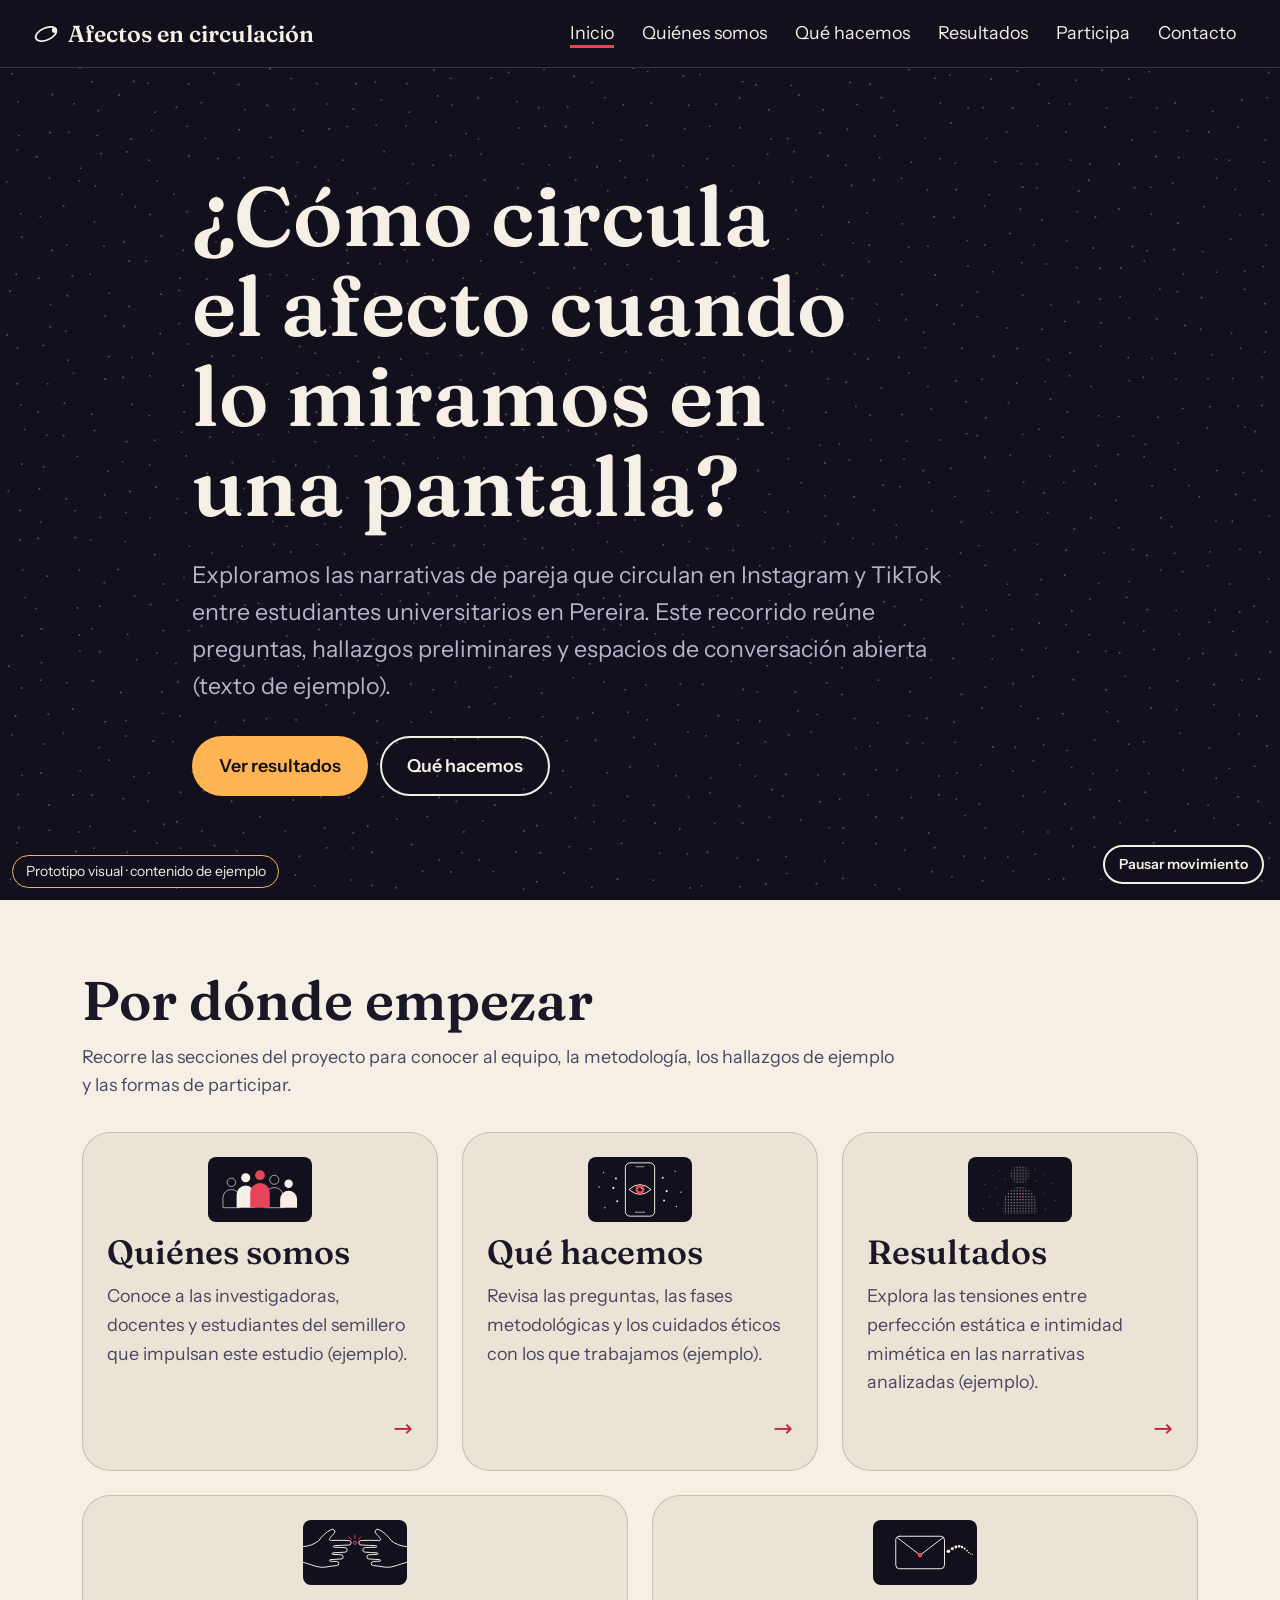
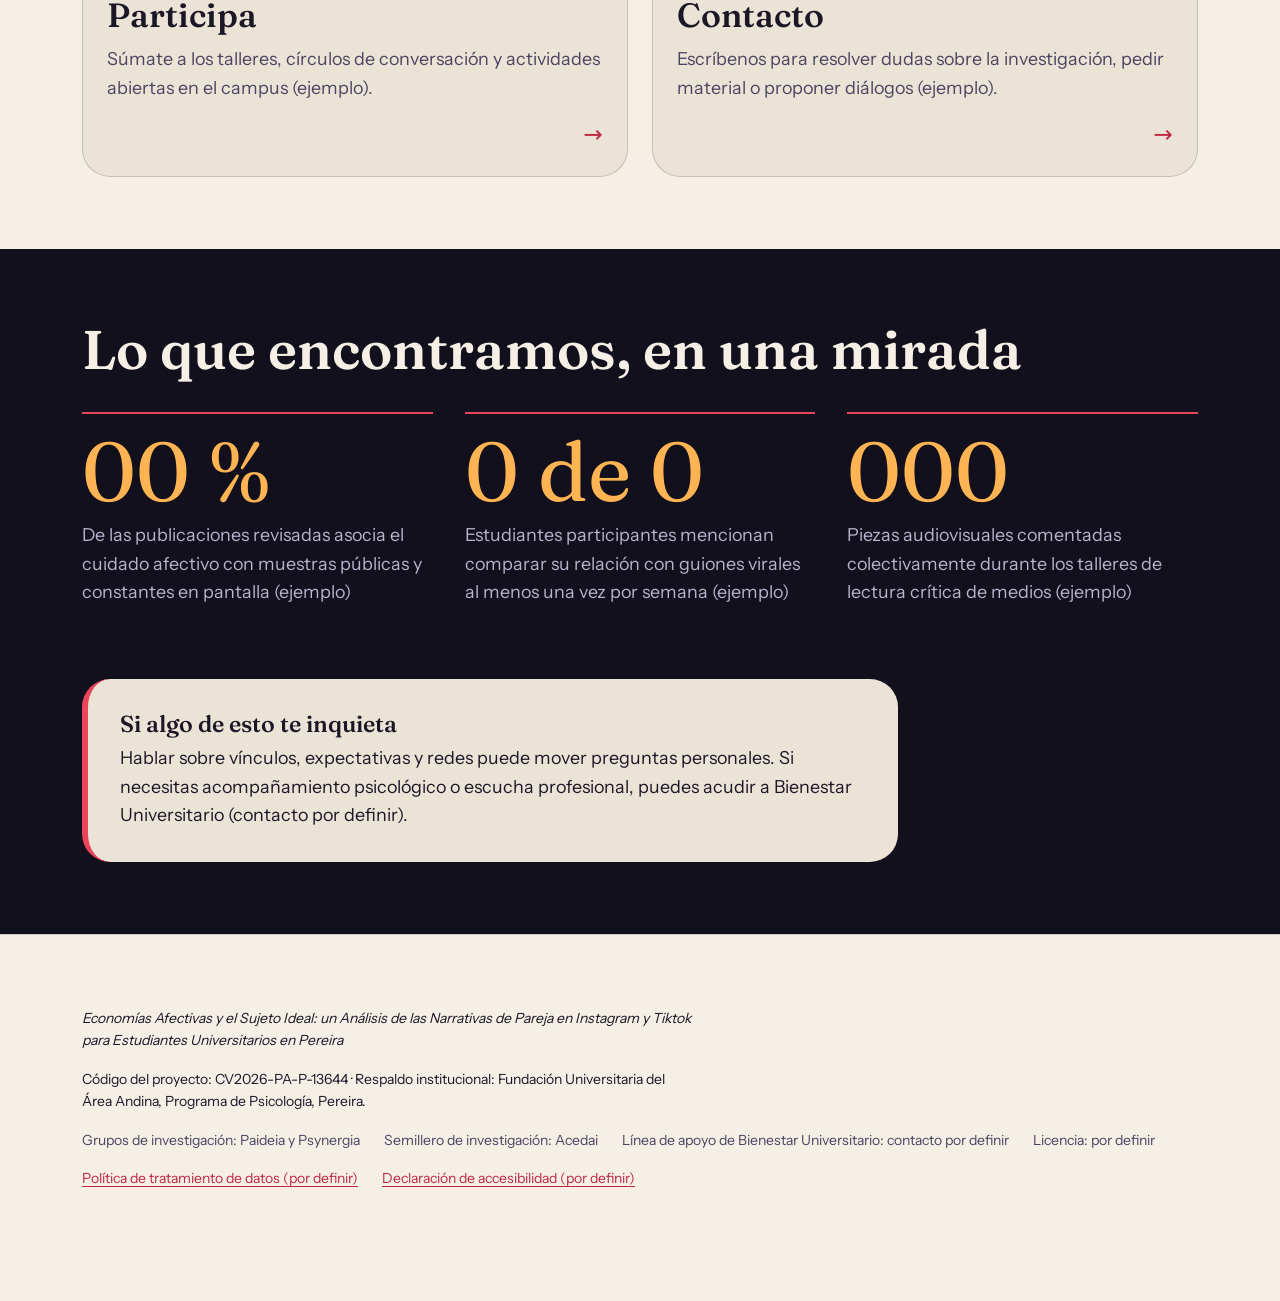
==== index.html @ 324a2869 "Prototipo visual de Afectos en circulación para publicar en GitHub Pages Co-Authored-By: Claude Sonn" ====
<!doctype html>
<html lang="es-CO">
<head>
  <meta charset="utf-8">
  <meta name="viewport" content="width=device-width, initial-scale=1">
  <title>Afectos en circulación · Prototipo</title>
  <meta name="description" content="Prototipo visual de divulgación sobre economías afectivas y narrativas de pareja en Instagram y TikTok entre estudiantes universitarios en Pereira.">
  <link rel="stylesheet" href="css/tokens.css">
  <link rel="stylesheet" href="css/base.css">
  <link rel="stylesheet" href="css/sitio.css">
  <link rel="stylesheet" href="css/inicio.css">
  <script src="js/particulas.js" defer></script>
  <script src="js/particulas-control.js" defer></script>
  <script src="js/particulas-ui.js" defer></script>
  <script src="js/nav.js" defer></script>
  <script src="js/tarjetas.js" defer></script>
</head>
<body>
  <canvas class="campo-fijo" data-particulas data-fijo aria-hidden="true"></canvas>
  <a class="saltar-contenido" href="#contenido">Saltar al contenido</a>
  <div class="banda-ejemplo">Prototipo visual · contenido de ejemplo</div>
  <button class="boton boton--secundario boton--chico boton-pausa" type="button" data-pausa aria-pressed="false">Pausar movimiento</button>

  <header class="cabecera tema-tinta">
    <a class="logo" href="index.html">
      <svg width="28" height="28" viewBox="0 0 28 28" aria-hidden="true" focusable="false">
        <ellipse cx="14" cy="14" rx="11" ry="6" fill="none" stroke="currentColor" stroke-width="1.75" transform="rotate(-24 14 14)" />
        <circle cx="22.5" cy="10.2" r="2.6" fill="currentColor" />
      </svg>
      <span>Afectos en circulación</span>
    </a>
    <nav class="nav" aria-label="Principal">
      <button class="nav__alternar" type="button" aria-expanded="false" aria-controls="nav-lista">Menú</button>
      <ul id="nav-lista" class="nav__lista">
        <li><a href="index.html" aria-current="page">Inicio</a></li>
        <li><a href="quienes-somos.html">Quiénes somos</a></li>
        <li><a href="que-hacemos.html">Qué hacemos</a></li>
        <li><a href="resultados.html">Resultados</a></li>
        <li><a href="participa.html">Participa</a></li>
        <li><a href="contacto.html">Contacto</a></li>
      </ul>
    </nav>
  </header>

  <main id="contenido">
    <section class="hero tema-tinta">
      <div class="hero__contenido contenedor">
        <h1>¿Cómo circula el afecto cuando lo miramos en una pantalla?</h1>
        <p class="hero__lead">Exploramos las narrativas de pareja que circulan en Instagram y TikTok entre estudiantes universitarios en Pereira. Este recorrido reúne preguntas, hallazgos preliminares y espacios de conversación abierta (texto de ejemplo).</p>
        <div class="hero__acciones">
          <a class="boton" href="resultados.html">Ver resultados</a>
          <a class="boton boton--secundario" href="que-hacemos.html">Qué hacemos</a>
        </div>
      </div>
    </section>

    <section class="tarjetas tema-papel" aria-labelledby="t-tarjetas">
      <div class="contenedor">
        <h2 id="t-tarjetas">Por dónde empezar</h2>
        <p>Recorre las secciones del proyecto para conocer al equipo, la metodología, los hallazgos de ejemplo y las formas de participar.</p>
        <ul class="tarjetas__lista">
          <li>
            <a class="tarjeta" href="quienes-somos.html">
              <img class="tarjeta__ilustracion" src="assets/img/ilustracion-quienes-somos.svg" alt="" width="320" height="200">
              <h3 class="tarjeta__titulo">Quiénes somos</h3>
              <p class="tarjeta__texto">Conoce a las investigadoras, docentes y estudiantes del semillero que impulsan este estudio (ejemplo).</p>
              <span class="tarjeta__flecha" aria-hidden="true">→</span>
            </a>
          </li>
          <li>
            <a class="tarjeta" href="que-hacemos.html">
              <img class="tarjeta__ilustracion" src="assets/img/ilustracion-que-hacemos.svg" alt="" width="320" height="200">
              <h3 class="tarjeta__titulo">Qué hacemos</h3>
              <p class="tarjeta__texto">Revisa las preguntas, las fases metodológicas y los cuidados éticos con los que trabajamos (ejemplo).</p>
              <span class="tarjeta__flecha" aria-hidden="true">→</span>
            </a>
          </li>
          <li>
            <a class="tarjeta" href="resultados.html">
              <img class="tarjeta__ilustracion" src="assets/img/ilustracion-resultados.svg" alt="" width="320" height="200">
              <h3 class="tarjeta__titulo">Resultados</h3>
              <p class="tarjeta__texto">Explora las tensiones entre perfección estática e intimidad mimética en las narrativas analizadas (ejemplo).</p>
              <span class="tarjeta__flecha" aria-hidden="true">→</span>
            </a>
          </li>
          <li>
            <a class="tarjeta" href="participa.html">
              <img class="tarjeta__ilustracion" src="assets/img/ilustracion-participa.svg" alt="" width="320" height="200">
              <h3 class="tarjeta__titulo">Participa</h3>
              <p class="tarjeta__texto">Súmate a los talleres, círculos de conversación y actividades abiertas en el campus (ejemplo).</p>
              <span class="tarjeta__flecha" aria-hidden="true">→</span>
            </a>
          </li>
          <li>
            <a class="tarjeta" href="contacto.html">
              <img class="tarjeta__ilustracion" src="assets/img/ilustracion-contacto.svg" alt="" width="320" height="200">
              <h3 class="tarjeta__titulo">Contacto</h3>
              <p class="tarjeta__texto">Escríbenos para resolver dudas sobre la investigación, pedir material o proponer diálogos (ejemplo).</p>
              <span class="tarjeta__flecha" aria-hidden="true">→</span>
            </a>
          </li>
        </ul>
      </div>
    </section>

    <section class="datos tema-tinta" aria-labelledby="t-datos">
      <div class="contenedor">
        <h2 id="t-datos">Lo que encontramos, en una mirada</h2>
        <ul class="datos__lista">
          <li class="dato">
            <p class="dato__cifra">00 %</p>
            <p class="dato__texto">De las publicaciones revisadas asocia el cuidado afectivo con muestras públicas y constantes en pantalla (ejemplo)</p>
          </li>
          <li class="dato">
            <p class="dato__cifra">0 de 0</p>
            <p class="dato__texto">Estudiantes participantes mencionan comparar su relación con guiones virales al menos una vez por semana (ejemplo)</p>
          </li>
          <li class="dato">
            <p class="dato__cifra">000</p>
            <p class="dato__texto">Piezas audiovisuales comentadas colectivamente durante los talleres de lectura crítica de medios (ejemplo)</p>
          </li>
        </ul>
        <aside class="apoyo tema-papel">
          <h3>Si algo de esto te inquieta</h3>
          <p>Hablar sobre vínculos, expectativas y redes puede mover preguntas personales. Si necesitas acompañamiento psicológico o escucha profesional, puedes acudir a Bienestar Universitario (contacto por definir).</p>
        </aside>
      </div>
    </section>
  </main>

  <footer class="pie tema-papel">
    <div class="contenedor">
      <p><em>Economías Afectivas y el Sujeto Ideal: un Análisis de las Narrativas de Pareja en Instagram y Tiktok para Estudiantes Universitarios en Pereira</em></p>
      <p>Código del proyecto: CV2026-PA-P-13644 · Respaldo institucional: Fundación Universitaria del Área Andina, Programa de Psicología, Pereira.</p>
      <ul class="pie__lista">
        <li>Grupos de investigación: Paideia y Psynergia</li>
        <li>Semillero de investigación: Acedai</li>
        <li>Línea de apoyo de Bienestar Universitario: contacto por definir</li>
        <li>Licencia: por definir</li>
      </ul>
      <ul class="pie__enlaces">
        <li><a href="#politica-datos">Política de tratamiento de datos (por definir)</a></li>
        <li><a href="#accesibilidad">Declaración de accesibilidad (por definir)</a></li>
      </ul>
    </div>
  </footer>
</body>
</html>
---- css/tokens.css ----
/* Tokens de diseño · prototipo "Afectos en circulación".
   Valores de la guía del 19/10/2026. Contrastes WCAG calculados (relación sobre el fondo indicado).
   Regla: ningún otro archivo escribe colores a mano; todo sale de estas variables. */

:root {
  /* Marca */
  --tinta: #12101C;
  --tinta-2: #1C1930;               /* superficie elevada sobre tinta */
  --papel: #F5EFE6;
  --papel-2: #EBE3D6;               /* superficie elevada sobre papel */
  --texto: #1B1726;                 /* 15,35:1 sobre papel */
  --texto-suave: #4A4560;           /* 7,95:1 sobre papel */
  --texto-suave-claro: #B9B3CC;     /* 9,30:1 sobre tinta */
  --coral: #E8445A;                 /* 4,84:1 sobre tinta · 3,40:1 sobre papel: sobre papel solo texto grande, iconos y gráficos */
  --coral-texto: #BE2840;           /* 5,15:1 sobre papel: enlaces y texto pequeño sobre papel */
  --frio: #8CC8FF;                  /* 10,59:1 sobre tinta */
  --frio-papel: #3B5BDB;            /* 4,96:1 sobre papel */
  --ambar: #FFB454;                 /* 10,66:1 sobre tinta · NO usar sobre papel (1,54:1) */

  /* Tipografía (fuentes alojadas en assets/fonts) */
  --fuente-titulos: "Fraunces", Georgia, "Times New Roman", serif;
  --fuente-texto: "Instrument Sans", system-ui, -apple-system, "Segoe UI", sans-serif;
  --fs-300: clamp(0.8125rem, 0.79rem + 0.12vw, 0.875rem);
  --fs-400: clamp(1rem, 0.96rem + 0.2vw, 1.125rem);
  --fs-500: clamp(1.2rem, 1.1rem + 0.5vw, 1.45rem);
  --fs-600: clamp(1.5rem, 1.25rem + 1.2vw, 2.1rem);
  --fs-700: clamp(2rem, 1.5rem + 2.4vw, 3.4rem);
  --fs-800: clamp(2.6rem, 1.6rem + 4.6vw, 5.2rem);
  --interlineado-texto: 1.6;
  --interlineado-titulo: 1.08;

  /* Espacio, forma, capas */
  --s-1: 0.25rem;
  --s-2: 0.5rem;
  --s-3: 0.75rem;
  --s-4: 1rem;
  --s-5: 1.5rem;
  --s-6: 2rem;
  --s-7: 3rem;
  --s-8: 4.5rem;
  --s-9: 7rem;
  --radio-s: 8px;
  --radio-m: 16px;
  --radio-l: 28px;
  --radio-pildora: 999px;
  --ancho-max: 1180px;
  --ancho-texto: 68ch;
  --gutter: clamp(1rem, 4vw, 2rem);
  --altura-cabecera: 4.25rem;

  /* Movimiento */
  --t-rapido: 140ms;
  --t-medio: 260ms;
  --curva: cubic-bezier(0.22, 0.8, 0.28, 1);

  /* Valores por defecto (tema papel) para elementos fuera de una sección .tema-* */
  --fondo: var(--papel);
  --superficie: var(--papel-2);
  --color-texto: var(--texto);
  --color-suave: var(--texto-suave);
  --acento: var(--coral);
  --acento-texto: var(--coral-texto);
  --enlace: var(--coral-texto);
  --borde: rgba(27, 23, 38, 0.18);
  --foco: var(--frio-papel);
  --boton-fondo: var(--tinta);
  --boton-texto: var(--papel);
}

/* Temas de sección: la sección fija fondo, texto y la paleta del campo de partículas. */
.tema-tinta {
  --fondo: var(--tinta);
  --superficie: var(--tinta-2);
  --color-texto: var(--papel);
  --color-suave: var(--texto-suave-claro);
  --acento: var(--coral);
  --acento-texto: var(--coral);
  --enlace: var(--frio);
  --borde: rgba(245, 239, 230, 0.16);
  --foco: var(--ambar);
  --boton-fondo: var(--ambar);
  --boton-texto: var(--tinta);
  --part-punto: rgba(245, 239, 230, 0.30);
  --part-azul: #7C9BFF;
  --part-violeta: #A98BFF;
  --part-magenta: #E85A8F;
  --part-rojo: #FF6B7F;
  --part-naranja: #FFA35C;
  --part-amarillo: #FFD166;
  background: var(--fondo);
  color: var(--color-texto);
}

.tema-papel {
  --fondo: var(--papel);
  --superficie: var(--papel-2);
  --color-texto: var(--texto);
  --color-suave: var(--texto-suave);
  --acento: var(--coral);
  --acento-texto: var(--coral-texto);
  --enlace: var(--coral-texto);
  --borde: rgba(27, 23, 38, 0.18);
  --foco: var(--frio-papel);
  --boton-fondo: var(--tinta);
  --boton-texto: var(--papel);
  --part-punto: rgba(18, 16, 28, 0.26);
  --part-azul: #3B5BDB;
  --part-violeta: #7A4FC8;
  --part-magenta: #C2395E;
  --part-rojo: #E8445A;
  --part-naranja: #F08A3C;
  --part-amarillo: #F2B93B;
  background: var(--fondo);
  color: var(--color-texto);
}
---- css/base.css ----
/* Base tipográfica, reinicio, utilidades y controles · "Afectos en circulación" */

@font-face {
  font-family: "Fraunces";
  font-style: normal;
  font-weight: 100 900;
  font-display: swap;
  src: url("../assets/fonts/fraunces-latin-wght-normal.woff2") format("woff2");
}

@font-face {
  font-family: "Fraunces";
  font-style: italic;
  font-weight: 100 900;
  font-display: swap;
  src: url("../assets/fonts/fraunces-latin-wght-italic.woff2") format("woff2");
}

@font-face {
  font-family: "Instrument Sans";
  font-style: normal;
  font-weight: 400 700;
  font-display: swap;
  src: url("../assets/fonts/instrument-sans-latin-wght-normal.woff2") format("woff2");
}

*,
*::before,
*::after {
  box-sizing: border-box;
  margin: 0;
}

html {
  -webkit-text-size-adjust: 100%;
  scroll-padding-top: var(--altura-cabecera);
}

img,
svg,
canvas {
  display: block;
  max-width: 100%;
}

button,
input,
select,
textarea {
  font: inherit;
  color: inherit;
}

body {
  min-height: 100vh;
  font-family: var(--fuente-texto);
  font-size: var(--fs-400);
  line-height: var(--interlineado-texto);
  background-color: var(--papel);
  color: var(--texto);
}

h1,
h2,
h3,
h4 {
  font-family: var(--fuente-titulos);
  line-height: var(--interlineado-titulo);
  text-wrap: balance;
}

h1,
h2 {
  font-weight: 600;
}

h3,
h4 {
  font-weight: 560;
}

h1 { font-size: var(--fs-800); }
h2 { font-size: var(--fs-700); }
h3 { font-size: var(--fs-600); }
h4 { font-size: var(--fs-500); }

p {
  text-wrap: pretty;
}

a {
  color: var(--enlace, var(--coral-texto));
  text-decoration: underline;
  text-underline-offset: 0.2em;
  text-decoration-thickness: 0.08em;
}

:focus-visible {
  outline: 3px solid var(--foco, var(--frio-papel));
  outline-offset: 3px;
}

.contenedor {
  max-width: var(--ancho-max);
  margin-inline: auto;
  padding-inline: var(--gutter);
}

.seccion {
  padding-block: var(--s-8);
}

.solo-lectores {
  position: absolute;
  width: 1px;
  height: 1px;
  padding: 0;
  margin: -1px;
  overflow: hidden;
  clip: rect(0, 0, 0, 0);
  white-space: nowrap;
  border: 0;
}

.saltar-contenido {
  position: fixed;
  top: var(--s-3);
  left: var(--s-3);
  z-index: 100;
  padding: var(--s-2) var(--s-4);
  border-radius: var(--radio-s);
  background-color: var(--tinta);
  color: var(--papel);
  text-decoration: none;
  transform: translateY(-200%);
  transition: transform var(--t-rapido) var(--curva);
}

.saltar-contenido:focus {
  transform: translateY(0);
}

.boton {
  display: inline-flex;
  align-items: center;
  justify-content: center;
  gap: var(--s-2);
  padding: 0.75em 1.4em;
  border: 2px solid transparent;
  border-radius: var(--radio-pildora);
  background-color: var(--boton-fondo, var(--tinta));
  color: var(--boton-texto, var(--papel));
  font-weight: 600;
  text-decoration: none;
  cursor: pointer;
  transition: transform var(--t-rapido) var(--curva), background-color var(--t-rapido) var(--curva);
}

.boton:hover {
  transform: translateY(-1px);
}

.boton--secundario {
  background-color: transparent;
  border: 2px solid var(--color-texto);
  color: var(--color-texto);
}

.boton--chico {
  font-size: var(--fs-300);
  padding: 0.45em 1em;
}

.boton[aria-pressed="true"] {
  background-color: var(--color-texto);
  color: var(--fondo);
  border-color: var(--color-texto);
}

.banda-ejemplo {
  position: fixed;
  left: var(--s-3);
  bottom: var(--s-3);
  z-index: 50;
  padding: 0.3em 0.9em;
  border: 1px solid var(--ambar);
  border-radius: var(--radio-pildora);
  background-color: var(--tinta);
  color: var(--papel);
  font-size: var(--fs-300);
  pointer-events: none;
}

@media (prefers-reduced-motion: reduce) {
  *,
  *::before,
  *::after {
    animation-duration: 0.01ms !important;
    animation-iteration-count: 1 !important;
    transition-duration: 0.01ms !important;
    scroll-behavior: auto !important;
  }
}
---- css/sitio.css ----
/* Cabecera, navegación principal y pie de página · "Afectos en circulación" */

.cabecera {
  position: sticky;
  top: 0;
  z-index: 40;
  min-height: var(--altura-cabecera);
  display: flex;
  flex-wrap: wrap;
  align-items: center;
  justify-content: space-between;
  gap: var(--s-4);
  padding-block: var(--s-2);
  padding-inline: var(--gutter);
  border-bottom: 1px solid var(--borde);
}

.logo {
  display: inline-flex;
  align-items: center;
  gap: var(--s-2);
  font-family: var(--fuente-titulos);
  font-size: var(--fs-500);
  font-weight: 600;
  color: var(--color-texto);
  text-decoration: none;
}

.nav__alternar {
  display: none;
  padding: var(--s-2) var(--s-4);
  border: 2px solid var(--color-texto);
  border-radius: var(--radio-pildora);
  background: transparent;
  color: var(--color-texto);
  font-weight: 600;
  cursor: pointer;
}

.js .nav__alternar {
  display: inline-flex;
  align-items: center;
}

.nav__lista {
  display: flex;
  flex-direction: column;
  gap: var(--s-1);
  list-style: none;
  margin: 0;
  padding: 0;
}

.js .nav__lista {
  display: none;
}

.nav__alternar[aria-expanded="true"] + .nav__lista {
  display: flex;
  flex-direction: column;
  position: absolute;
  top: 100%;
  left: 0;
  right: 0;
  padding: var(--s-4) var(--gutter);
  background-color: var(--superficie);
  border-bottom: 1px solid var(--borde);
}

.nav__lista a {
  display: block;
  padding: var(--s-2) var(--s-3);
  border-radius: var(--radio-pildora);
  color: var(--color-texto);
  text-decoration: none;
  transition: background-color var(--t-rapido) var(--curva);
}

.nav__lista a:hover {
  background-color: var(--superficie);
}

.nav__lista a[aria-current="page"] {
  text-decoration: underline;
  text-decoration-color: var(--acento);
  text-decoration-thickness: 3px;
  text-underline-offset: 0.35em;
}

@media (min-width: 1100px) {
  .nav__alternar,
  .js .nav__alternar {
    display: none;
  }

  .nav__lista,
  .js .nav__lista,
  .nav__alternar[aria-expanded="true"] + .nav__lista {
    display: flex;
    flex-direction: row;
    position: static;
    background: none;
    border: 0;
    padding: 0;
    gap: var(--s-1);
  }
}

.pie {
  padding-top: var(--s-8);
  padding-bottom: var(--s-9);
  border-top: 1px solid var(--borde);
  font-size: var(--fs-300);
}

.pie p {
  max-width: var(--ancho-texto);
  margin-bottom: var(--s-4);
}

.pie__lista,
.pie__enlaces {
  display: flex;
  flex-wrap: wrap;
  gap: var(--s-2) var(--s-5);
  list-style: none;
  padding: 0;
}

.pie__lista {
  margin-bottom: var(--s-4);
  color: var(--color-suave);
}

.pie a {
  color: var(--enlace);
}

/* Campo de partículas: un canvas fijo del tamaño de la ventana, por detrás del contenido de toda la página.
   Las secciones conservan su fondo (oscuro o claro) y NO llevan position, para que ese fondo quede debajo del canvas;
   el contenido (.contenedor) va por encima y las cajas opacas (tarjetas, bloques, fichas) lo tapan. */

.campo-fijo {
  position: fixed;
  inset: 0;
  width: 100%;
  height: 100%;
  z-index: 0;
  pointer-events: none;
}

main .contenedor,
.pie .contenedor {
  position: relative;
  z-index: 1;
}

.boton-pausa {
  position: fixed;
  right: var(--s-4);
  bottom: var(--s-4);
  z-index: 50;
  background-color: var(--tinta);
  color: var(--papel);
  border-color: var(--papel);
}

.boton-pausa:hover {
  background-color: var(--tinta-2);
}

/* Portada (compartida por inicio y páginas interiores) */

.hero {
  display: grid;
  align-items: center;
  min-height: max(34rem, calc(100svh - var(--altura-cabecera)));
  padding-block: var(--s-8);
}

.hero__contenido {
  position: relative;
  z-index: 1;
}

.hero h1 {
  max-width: 16ch;
  font-size: var(--fs-800);
}

.hero__lead {
  max-width: 52ch;
  margin-top: var(--s-5);
  font-size: var(--fs-500);
  color: var(--color-suave);
}

/* En pantallas angostas el botón de pausa sube para no chocar con la banda de «contenido de ejemplo» */
@media (max-width: 640px) {
  .boton-pausa {
    bottom: calc(var(--s-4) + 2.75rem);
  }
}
---- css/inicio.css ----
/* Estilos de la página de inicio: portada (hero), tarjetas, datos y bloque de apoyo */

/* --- Hero --- */
/* Reglas base de .hero, .hero__contenido y .hero__lead, y del campo de partículas fijo: ver sitio.css */

.hero__acciones {
  display: flex;
  flex-wrap: wrap;
  gap: var(--s-3);
  margin-top: var(--s-6);
}

/* --- Tarjetas --- */
.tarjetas {
  padding-block: var(--s-8);
}

.tarjetas p {
  max-width: var(--ancho-texto);
  margin-top: var(--s-3);
  color: var(--color-suave);
}

.tarjetas__lista {
  list-style: none;
  padding: 0;
  margin-top: var(--s-6);
  display: grid;
  gap: var(--s-5);
  grid-template-columns: 1fr;
}

@media (min-width: 640px) {
  .tarjetas__lista {
    grid-template-columns: repeat(2, 1fr);
  }
}

@media (min-width: 960px) {
  .tarjetas__lista {
    grid-template-columns: repeat(6, 1fr);
  }

  .tarjetas__lista > li:nth-child(1),
  .tarjetas__lista > li:nth-child(2),
  .tarjetas__lista > li:nth-child(3) {
    grid-column: span 2;
  }

  .tarjetas__lista > li:nth-child(4),
  .tarjetas__lista > li:nth-child(5) {
    grid-column: span 3;
  }
}

.tarjeta {
  display: flex;
  flex-direction: column;
  gap: var(--s-3);
  height: 100%;
  padding: var(--s-5);
  background-color: var(--superficie);
  border: 1px solid var(--borde);
  border-radius: var(--radio-l);
  color: var(--color-texto);
  text-decoration: none;
  transform: perspective(800px) rotateX(var(--inclinar-x, 0deg)) rotateY(var(--inclinar-y, 0deg));
  transition: transform var(--t-medio) var(--curva), border-color var(--t-medio);
}

.tarjeta:hover,
.tarjeta:focus,
.tarjeta:focus-visible {
  border-color: var(--acento);
}

/* Ilustración compacta, como un icono: antes ocupaba todo el ancho de la tarjeta */
.tarjeta__ilustracion {
  width: 6.5rem;
  height: auto;
  aspect-ratio: 8 / 5;
  align-self: center;
  border-radius: var(--radio-s);
  object-fit: cover;
}

.tarjeta__titulo {
  font-size: var(--fs-600);
}

.tarjeta__texto,
.tarjetas .tarjeta__texto {
  color: var(--color-suave);
  margin-top: 0;
}

.tarjeta__flecha {
  margin-top: auto;
  align-self: flex-end;
  font-size: var(--fs-500);
  color: var(--acento-texto);
  transition: transform var(--t-rapido);
}

.tarjeta:hover .tarjeta__flecha {
  transform: translateX(6px);
}

/* --- Datos y apoyo --- */
.datos {
  padding-block: var(--s-8);
}

.datos__lista {
  list-style: none;
  padding: 0;
  margin-top: var(--s-6);
  display: grid;
  grid-template-columns: 1fr;
  gap: var(--s-6);
}

@media (min-width: 820px) {
  .datos__lista {
    grid-template-columns: repeat(3, 1fr);
  }
}

.dato {
  border-top: 2px solid var(--acento);
  padding-top: var(--s-4);
}

.dato__cifra {
  font-family: var(--fuente-titulos);
  font-size: var(--fs-800);
  line-height: 1;
  color: var(--ambar);
}

.dato__texto {
  margin-top: var(--s-2);
  color: var(--color-suave);
  max-width: 34ch;
}

.apoyo {
  margin-top: var(--s-8);
  max-width: var(--ancho-texto);
  padding: var(--s-6);
  background-color: var(--superficie);
  color: var(--color-texto);
  border-radius: var(--radio-l);
  border-left: 6px solid var(--coral);
}

.apoyo h3 {
  font-size: var(--fs-500);
}

.apoyo p {
  margin-top: var(--s-2);
}

@media (prefers-reduced-motion: reduce) {
  .tarjeta,
  .tarjeta__flecha,
  .tarjeta:hover .tarjeta__flecha {
    transform: none;
    transition: none;
  }
}
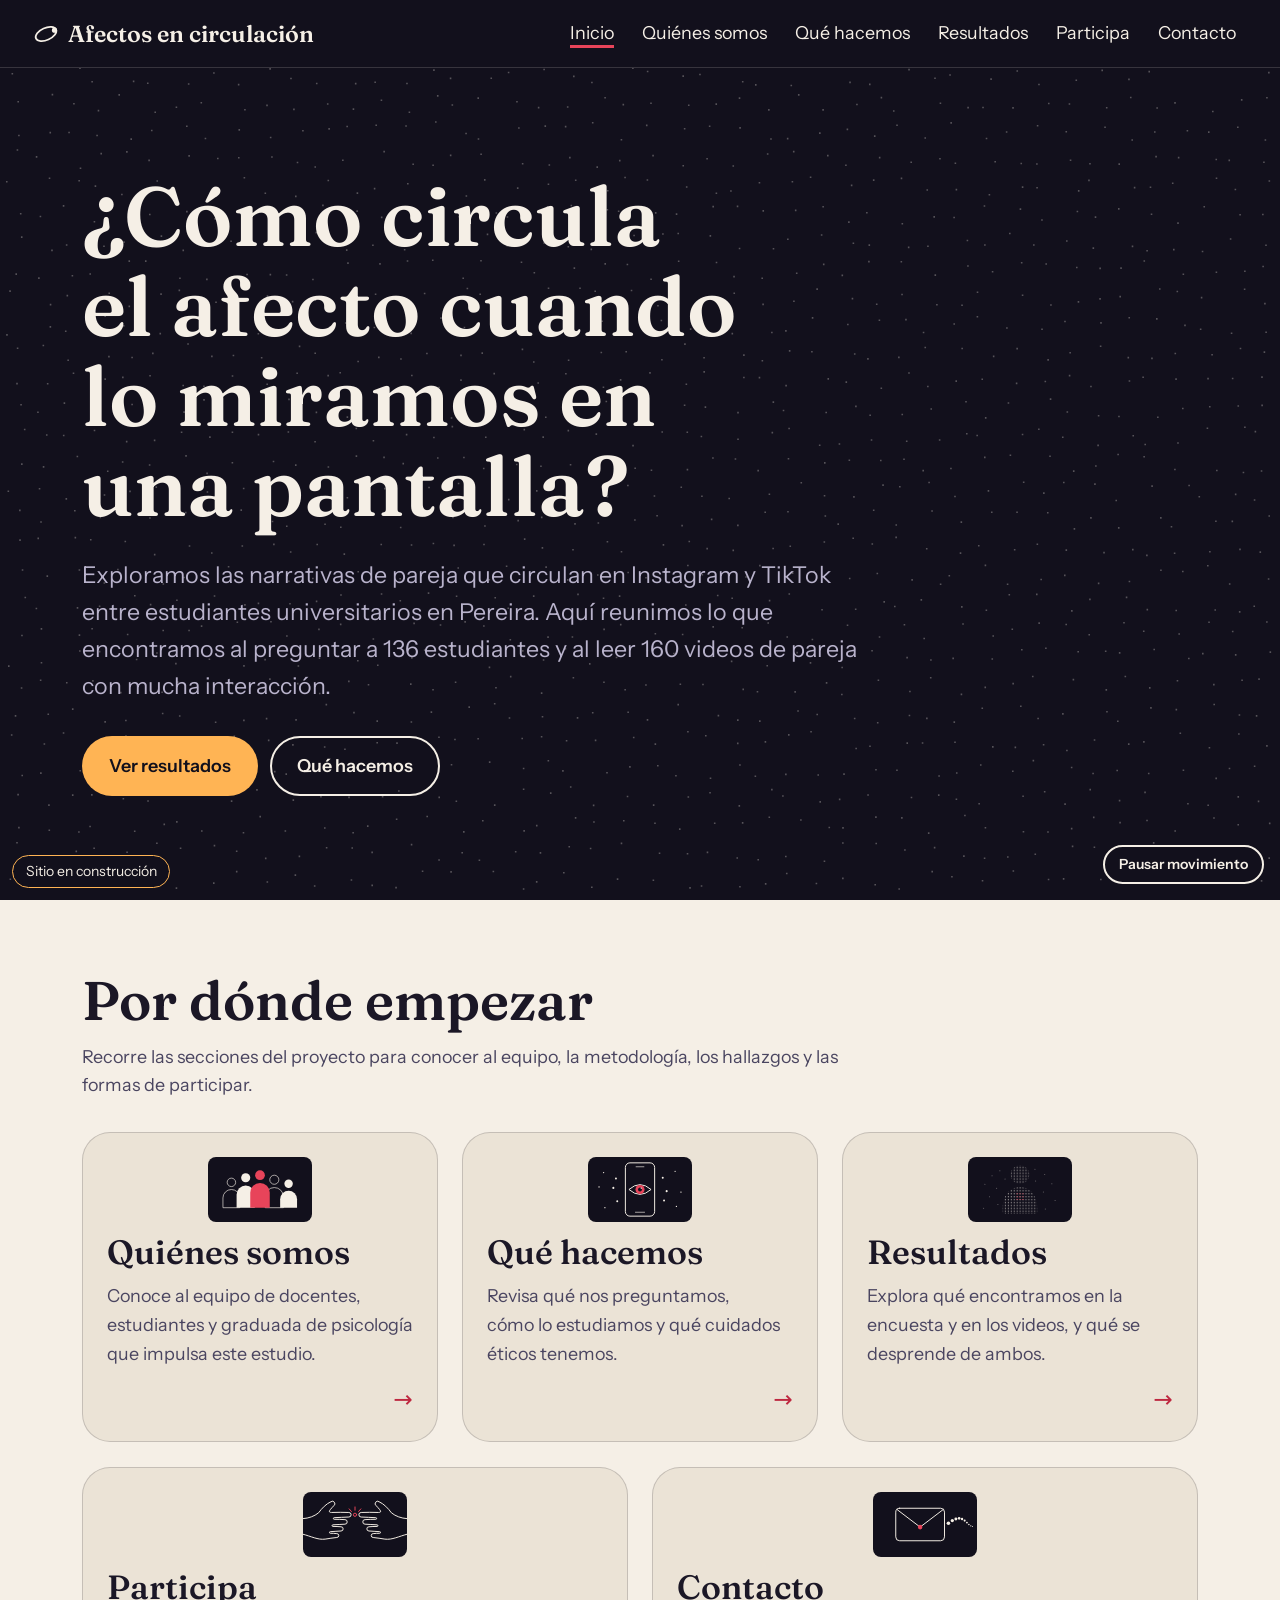
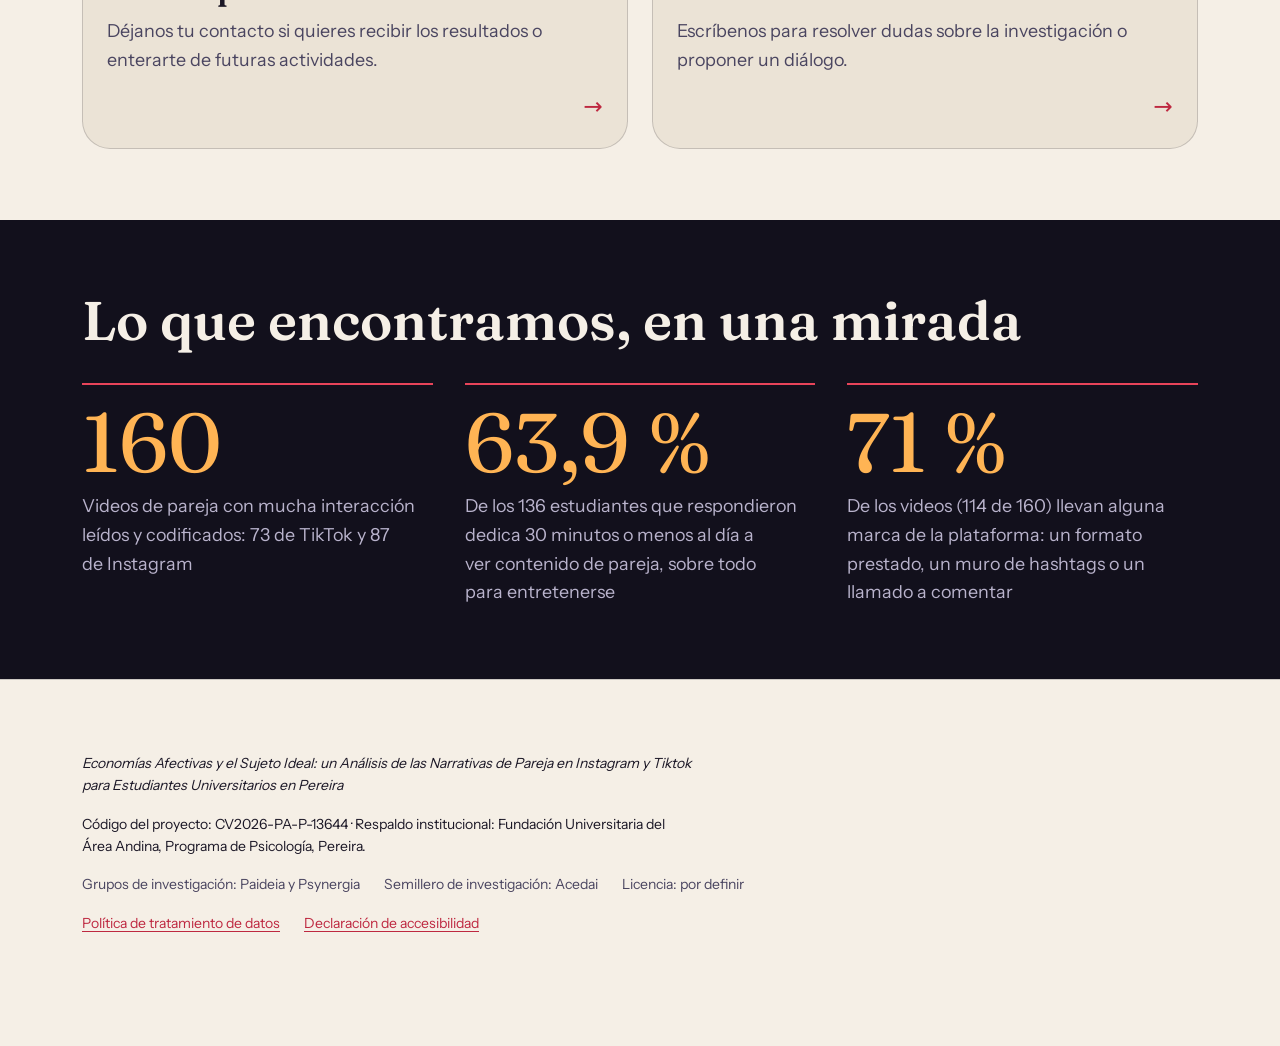
==== commit 93f96961: "Equipo, cifras reales, políticas de datos y accesibilidad, contactos Co-Authored-By: Claude Sonnet 5" ====
--- a/index.html
+++ b/index.html
@@ -18,7 +18,7 @@
 <body>
   <canvas class="campo-fijo" data-particulas data-fijo aria-hidden="true"></canvas>
   <a class="saltar-contenido" href="#contenido">Saltar al contenido</a>
-  <div class="banda-ejemplo">Prototipo visual · contenido de ejemplo</div>
+  <div class="banda-ejemplo">Sitio en construcción</div>
   <button class="boton boton--secundario boton--chico boton-pausa" type="button" data-pausa aria-pressed="false">Pausar movimiento</button>
 
   <header class="cabecera tema-tinta">
@@ -46,7 +46,7 @@
     <section class="hero tema-tinta">
       <div class="hero__contenido contenedor">
         <h1>¿Cómo circula el afecto cuando lo miramos en una pantalla?</h1>
-        <p class="hero__lead">Exploramos las narrativas de pareja que circulan en Instagram y TikTok entre estudiantes universitarios en Pereira. Este recorrido reúne preguntas, hallazgos preliminares y espacios de conversación abierta (texto de ejemplo).</p>
+        <p class="hero__lead">Exploramos las narrativas de pareja que circulan en Instagram y TikTok entre estudiantes universitarios en Pereira. Aquí reunimos lo que encontramos al preguntar a 136 estudiantes y al leer 160 videos de pareja con mucha interacción.</p>
         <div class="hero__acciones">
           <a class="boton" href="resultados.html">Ver resultados</a>
           <a class="boton boton--secundario" href="que-hacemos.html">Qué hacemos</a>
@@ -57,13 +57,13 @@
     <section class="tarjetas tema-papel" aria-labelledby="t-tarjetas">
       <div class="contenedor">
         <h2 id="t-tarjetas">Por dónde empezar</h2>
-        <p>Recorre las secciones del proyecto para conocer al equipo, la metodología, los hallazgos de ejemplo y las formas de participar.</p>
+        <p>Recorre las secciones del proyecto para conocer al equipo, la metodología, los hallazgos y las formas de participar.</p>
         <ul class="tarjetas__lista">
           <li>
             <a class="tarjeta" href="quienes-somos.html">
               <img class="tarjeta__ilustracion" src="assets/img/ilustracion-quienes-somos.svg" alt="" width="320" height="200">
               <h3 class="tarjeta__titulo">Quiénes somos</h3>
-              <p class="tarjeta__texto">Conoce a las investigadoras, docentes y estudiantes del semillero que impulsan este estudio (ejemplo).</p>
+              <p class="tarjeta__texto">Conoce al equipo de docentes, estudiantes y graduada de psicología que impulsa este estudio.</p>
               <span class="tarjeta__flecha" aria-hidden="true">→</span>
             </a>
           </li>
@@ -71,7 +71,7 @@
             <a class="tarjeta" href="que-hacemos.html">
               <img class="tarjeta__ilustracion" src="assets/img/ilustracion-que-hacemos.svg" alt="" width="320" height="200">
               <h3 class="tarjeta__titulo">Qué hacemos</h3>
-              <p class="tarjeta__texto">Revisa las preguntas, las fases metodológicas y los cuidados éticos con los que trabajamos (ejemplo).</p>
+              <p class="tarjeta__texto">Revisa qué nos preguntamos, cómo lo estudiamos y qué cuidados éticos tenemos.</p>
               <span class="tarjeta__flecha" aria-hidden="true">→</span>
             </a>
           </li>
@@ -79,7 +79,7 @@
             <a class="tarjeta" href="resultados.html">
               <img class="tarjeta__ilustracion" src="assets/img/ilustracion-resultados.svg" alt="" width="320" height="200">
               <h3 class="tarjeta__titulo">Resultados</h3>
-              <p class="tarjeta__texto">Explora las tensiones entre perfección estática e intimidad mimética en las narrativas analizadas (ejemplo).</p>
+              <p class="tarjeta__texto">Explora qué encontramos en la encuesta y en los videos, y qué se desprende de ambos.</p>
               <span class="tarjeta__flecha" aria-hidden="true">→</span>
             </a>
           </li>
@@ -87,7 +87,7 @@
             <a class="tarjeta" href="participa.html">
               <img class="tarjeta__ilustracion" src="assets/img/ilustracion-participa.svg" alt="" width="320" height="200">
               <h3 class="tarjeta__titulo">Participa</h3>
-              <p class="tarjeta__texto">Súmate a los talleres, círculos de conversación y actividades abiertas en el campus (ejemplo).</p>
+              <p class="tarjeta__texto">Déjanos tu contacto si quieres recibir los resultados o enterarte de futuras actividades.</p>
               <span class="tarjeta__flecha" aria-hidden="true">→</span>
             </a>
           </li>
@@ -95,7 +95,7 @@
             <a class="tarjeta" href="contacto.html">
               <img class="tarjeta__ilustracion" src="assets/img/ilustracion-contacto.svg" alt="" width="320" height="200">
               <h3 class="tarjeta__titulo">Contacto</h3>
-              <p class="tarjeta__texto">Escríbenos para resolver dudas sobre la investigación, pedir material o proponer diálogos (ejemplo).</p>
+              <p class="tarjeta__texto">Escríbenos para resolver dudas sobre la investigación o proponer un diálogo.</p>
               <span class="tarjeta__flecha" aria-hidden="true">→</span>
             </a>
           </li>
@@ -108,22 +108,18 @@
         <h2 id="t-datos">Lo que encontramos, en una mirada</h2>
         <ul class="datos__lista">
           <li class="dato">
-            <p class="dato__cifra">00 %</p>
-            <p class="dato__texto">De las publicaciones revisadas asocia el cuidado afectivo con muestras públicas y constantes en pantalla (ejemplo)</p>
+            <p class="dato__cifra">160</p>
+            <p class="dato__texto">Videos de pareja con mucha interacción leídos y codificados: 73 de TikTok y 87 de Instagram</p>
           </li>
           <li class="dato">
-            <p class="dato__cifra">0 de 0</p>
-            <p class="dato__texto">Estudiantes participantes mencionan comparar su relación con guiones virales al menos una vez por semana (ejemplo)</p>
+            <p class="dato__cifra">63,9 %</p>
+            <p class="dato__texto">De los 136 estudiantes que respondieron dedica 30 minutos o menos al día a ver contenido de pareja, sobre todo para entretenerse</p>
           </li>
           <li class="dato">
-            <p class="dato__cifra">000</p>
-            <p class="dato__texto">Piezas audiovisuales comentadas colectivamente durante los talleres de lectura crítica de medios (ejemplo)</p>
+            <p class="dato__cifra">71 %</p>
+            <p class="dato__texto">De los videos (114 de 160) llevan alguna marca de la plataforma: un formato prestado, un muro de hashtags o un llamado a comentar</p>
           </li>
         </ul>
-        <aside class="apoyo tema-papel">
-          <h3>Si algo de esto te inquieta</h3>
-          <p>Hablar sobre vínculos, expectativas y redes puede mover preguntas personales. Si necesitas acompañamiento psicológico o escucha profesional, puedes acudir a Bienestar Universitario (contacto por definir).</p>
-        </aside>
       </div>
     </section>
   </main>
@@ -135,12 +131,11 @@
       <ul class="pie__lista">
         <li>Grupos de investigación: Paideia y Psynergia</li>
         <li>Semillero de investigación: Acedai</li>
-        <li>Línea de apoyo de Bienestar Universitario: contacto por definir</li>
         <li>Licencia: por definir</li>
       </ul>
       <ul class="pie__enlaces">
-        <li><a href="#politica-datos">Política de tratamiento de datos (por definir)</a></li>
-        <li><a href="#accesibilidad">Declaración de accesibilidad (por definir)</a></li>
+        <li><a href="politica-datos.html">Política de tratamiento de datos</a></li>
+        <li><a href="accesibilidad.html">Declaración de accesibilidad</a></li>
       </ul>
     </div>
   </footer>
--- a/css/sitio.css
+++ b/css/sitio.css
@@ -178,9 +178,11 @@
   padding-block: var(--s-8);
 }
 
+/* width: 100% evita que .contenedor se encoja y se centre dentro de la rejilla del hero: así el texto queda alineado con las secciones de abajo */
 .hero__contenido {
   position: relative;
   z-index: 1;
+  width: 100%;
 }
 
 .hero h1 {
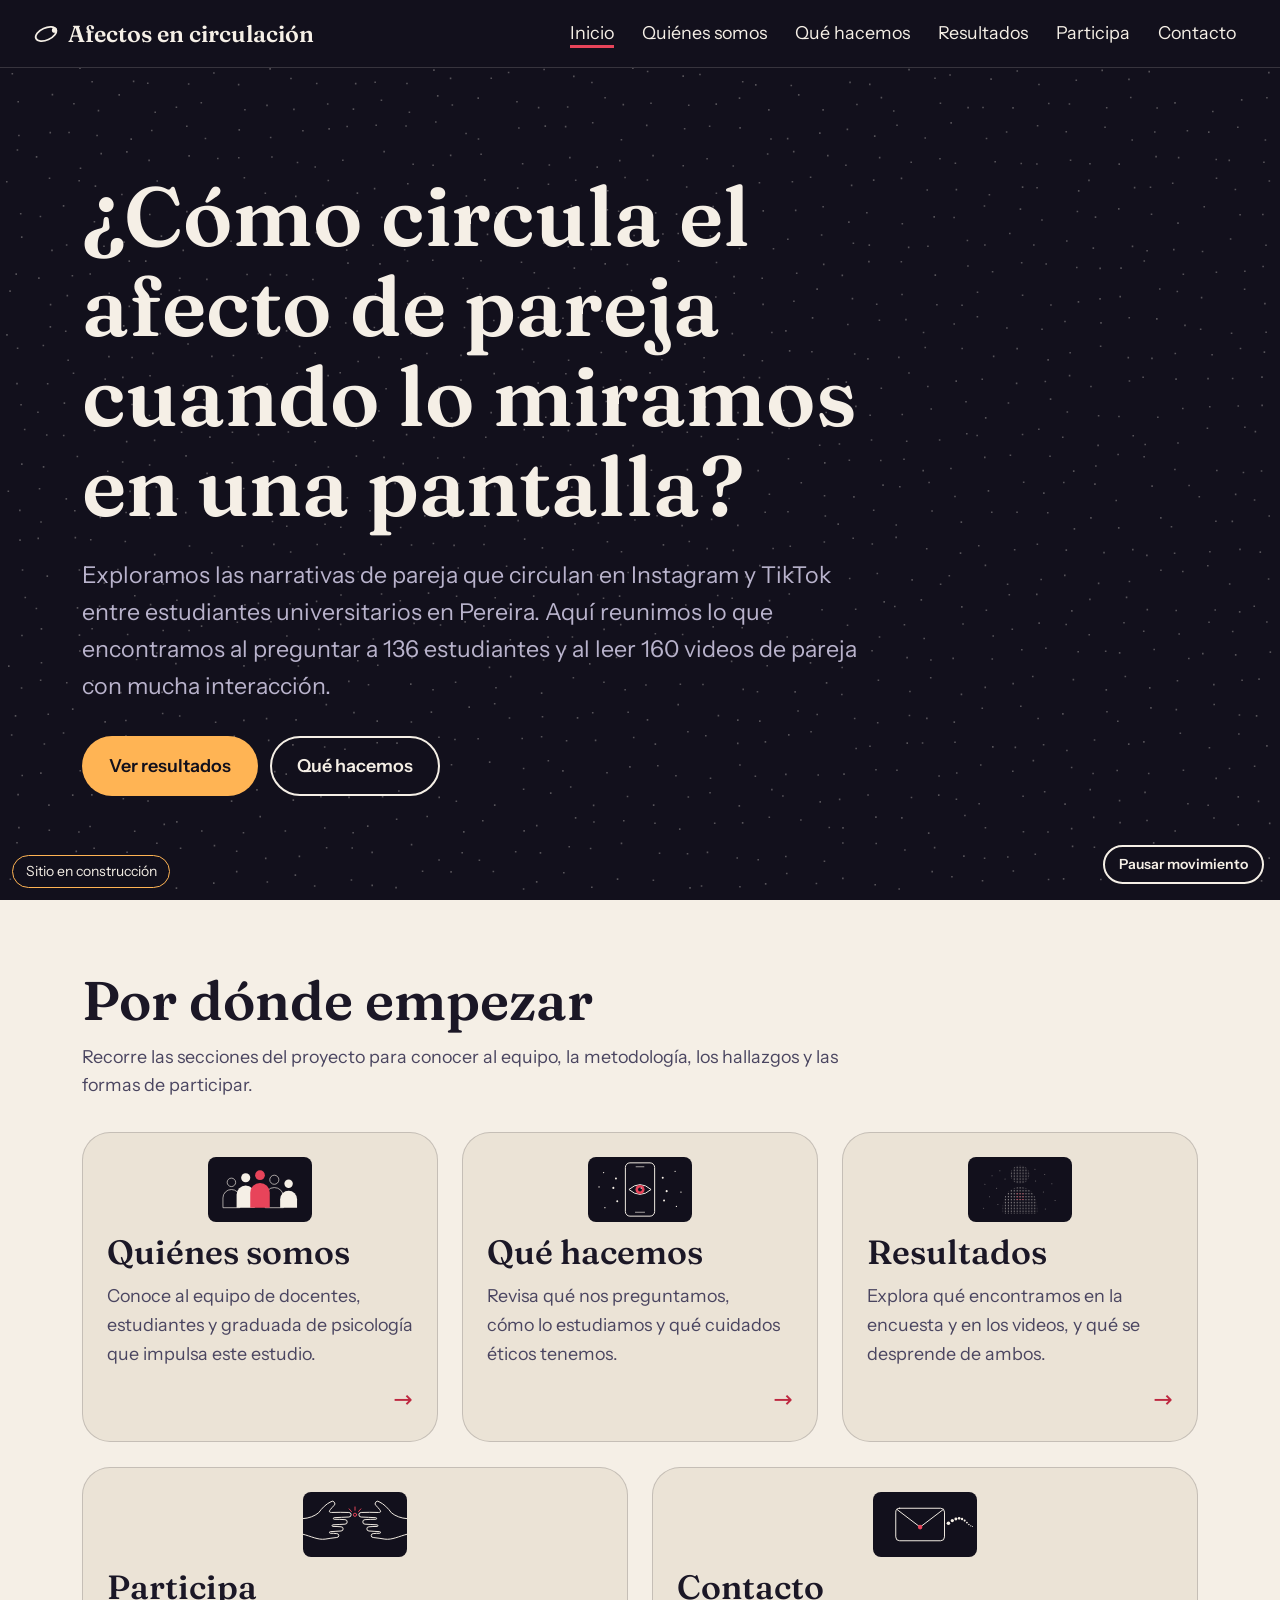
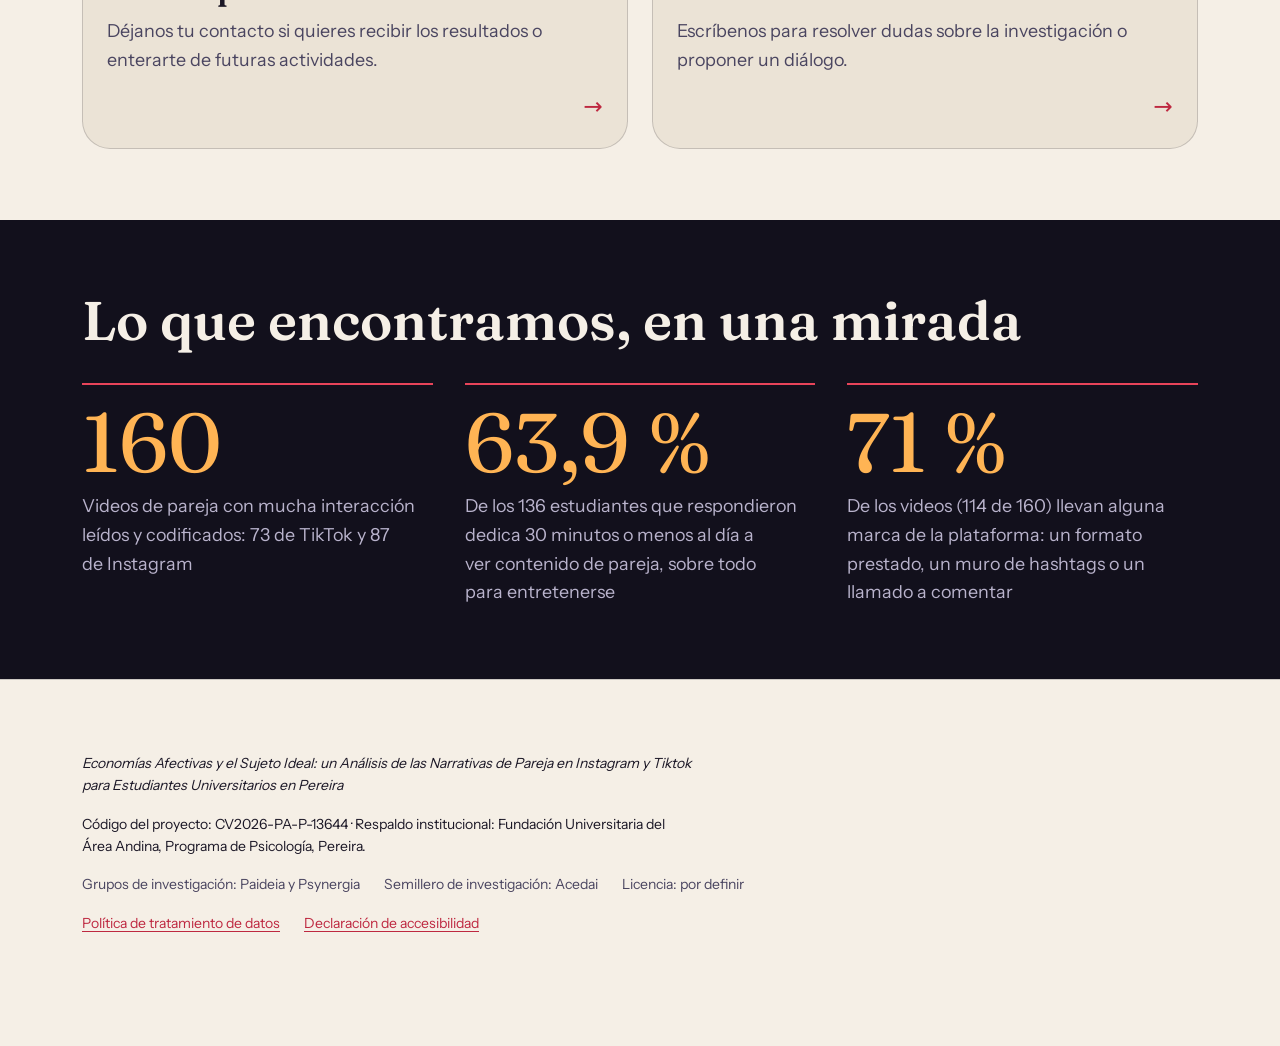
==== commit 0e62e70c: "Título de Inicio: la pregunta nombra el afecto de pareja Co-Authored-By: Claude Sonnet 5.5 <noreply@" ====
--- a/index.html
+++ b/index.html
@@ -45,7 +45,7 @@
   <main id="contenido">
     <section class="hero tema-tinta">
       <div class="hero__contenido contenedor">
-        <h1>¿Cómo circula el afecto cuando lo miramos en una pantalla?</h1>
+        <h1>¿Cómo circula el afecto de pareja cuando lo miramos en una pantalla?</h1>
         <p class="hero__lead">Exploramos las narrativas de pareja que circulan en Instagram y TikTok entre estudiantes universitarios en Pereira. Aquí reunimos lo que encontramos al preguntar a 136 estudiantes y al leer 160 videos de pareja con mucha interacción.</p>
         <div class="hero__acciones">
           <a class="boton" href="resultados.html">Ver resultados</a>
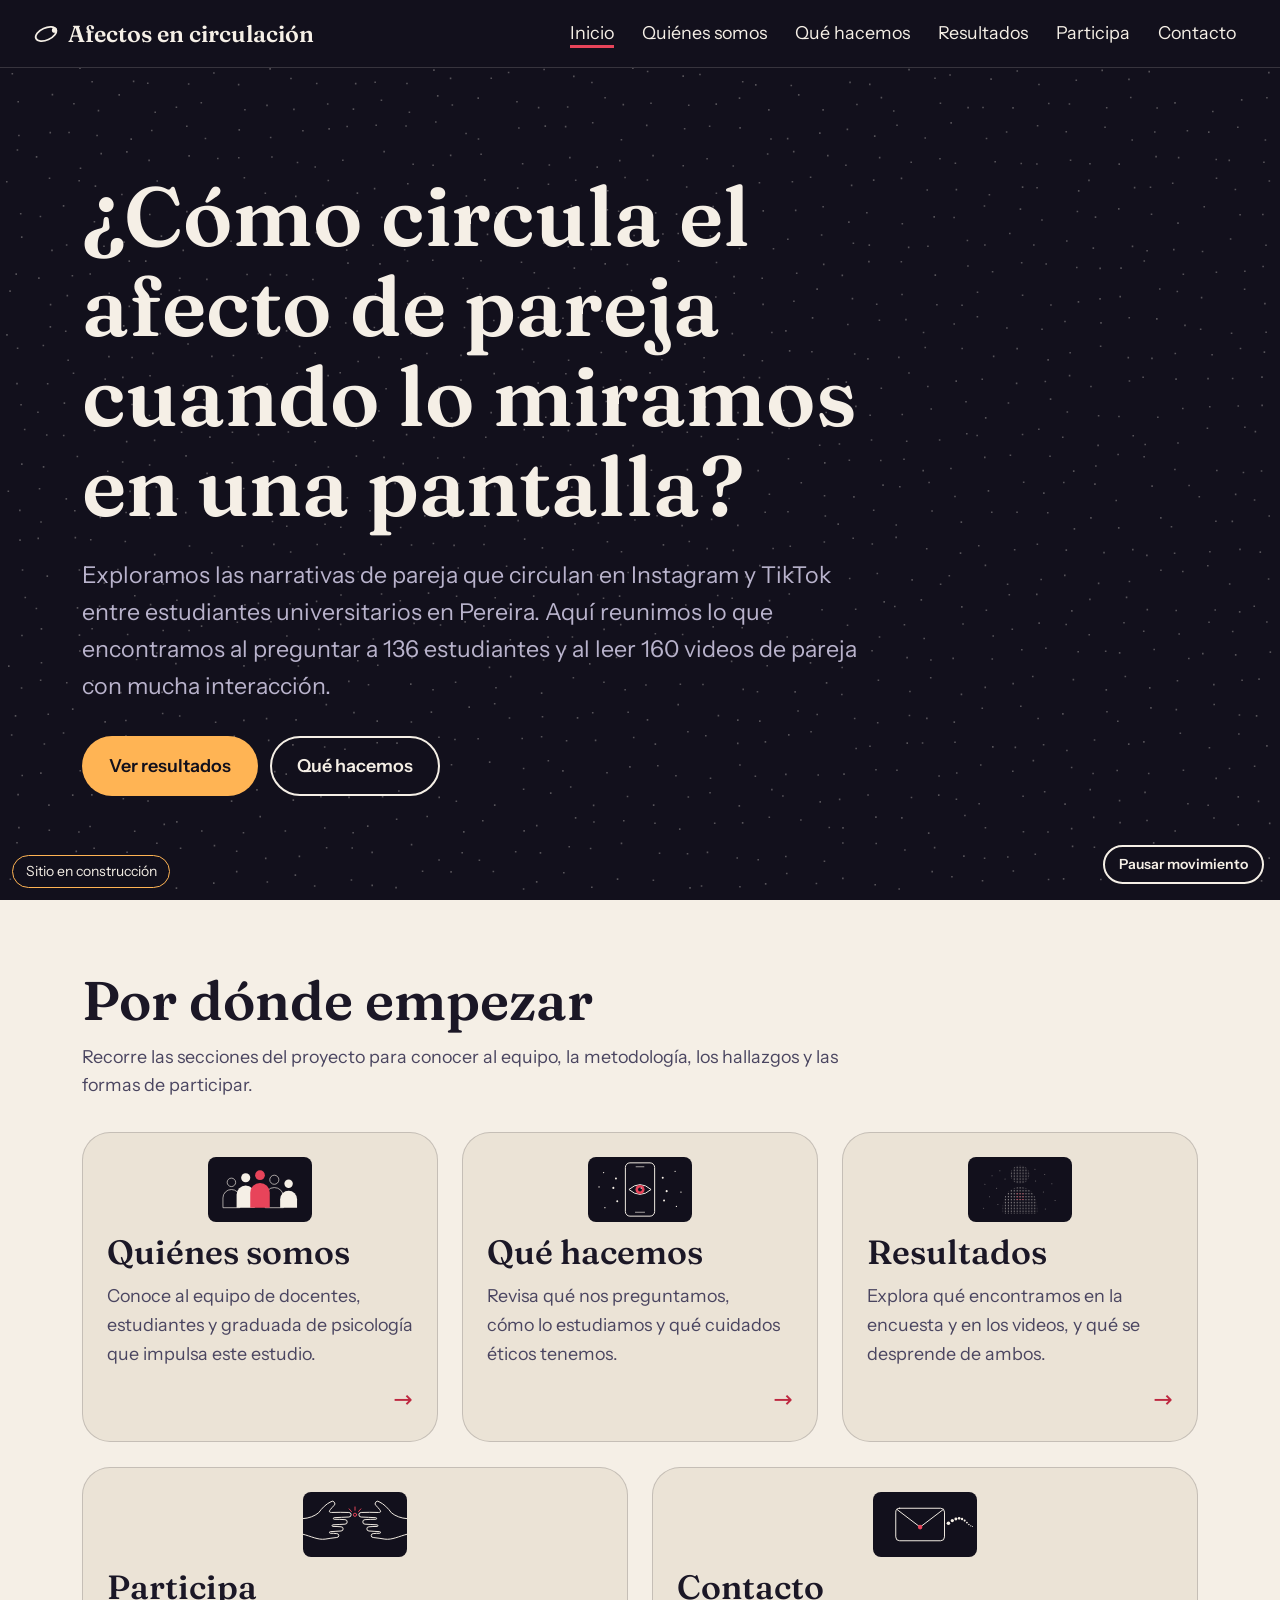
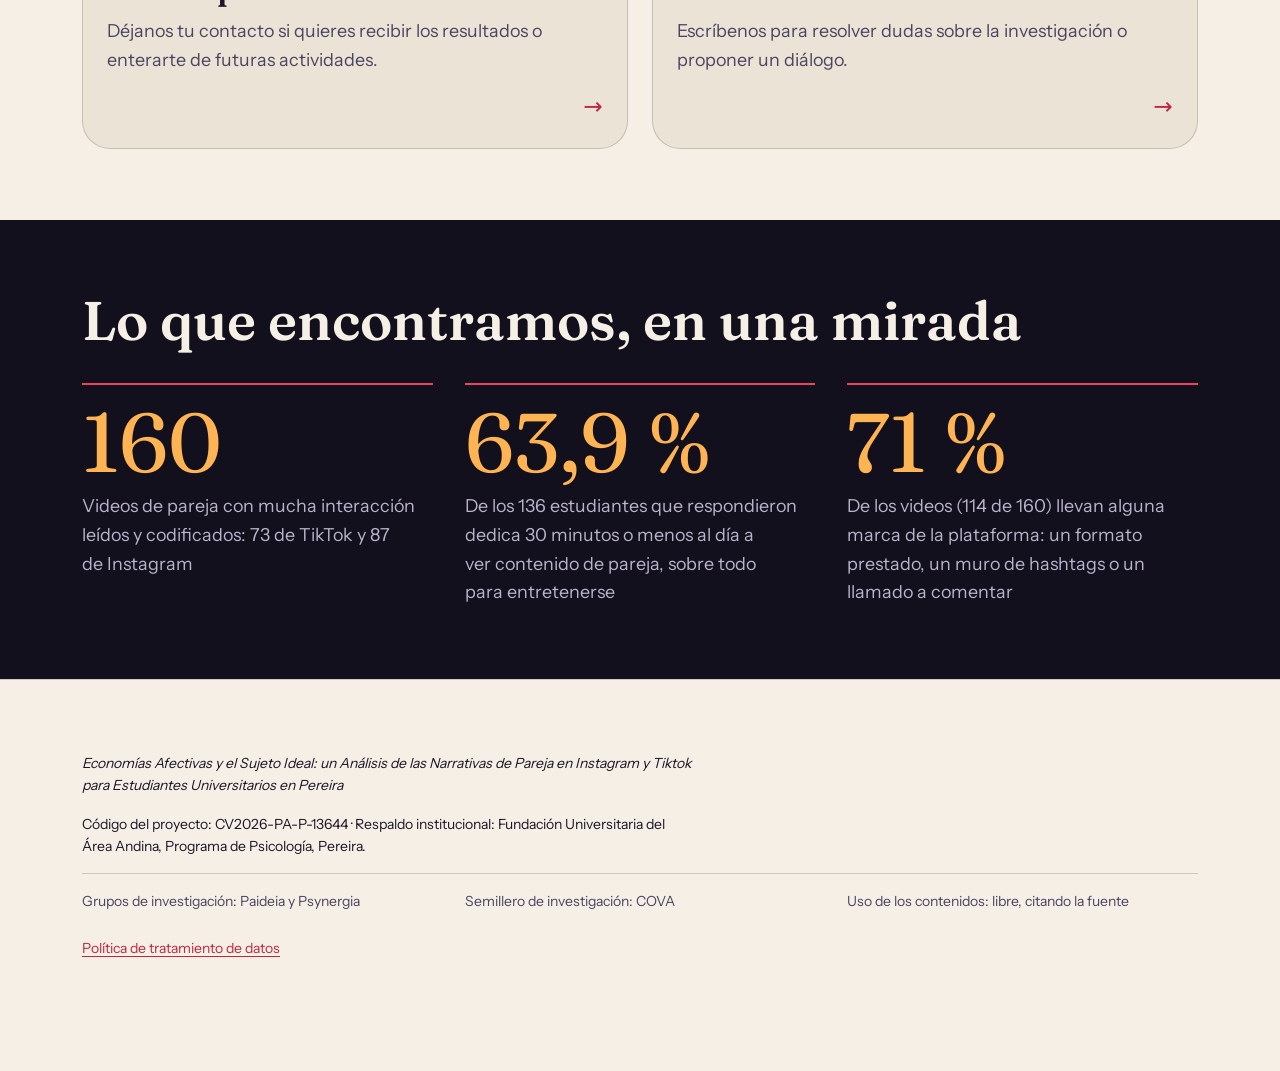
==== commit d3904cc6: "Pie en columnas, semillero COVA y política de datos corta Co-Authored-By: Claude Sonnet 5.5 <noreply" ====
--- a/index.html
+++ b/index.html
@@ -130,12 +130,11 @@
       <p>Código del proyecto: CV2026-PA-P-13644 · Respaldo institucional: Fundación Universitaria del Área Andina, Programa de Psicología, Pereira.</p>
       <ul class="pie__lista">
         <li>Grupos de investigación: Paideia y Psynergia</li>
-        <li>Semillero de investigación: Acedai</li>
-        <li>Licencia: por definir</li>
+        <li>Semillero de investigación: COVA</li>
+        <li>Uso de los contenidos: libre, citando la fuente</li>
       </ul>
       <ul class="pie__enlaces">
         <li><a href="politica-datos.html">Política de tratamiento de datos</a></li>
-        <li><a href="accesibilidad.html">Declaración de accesibilidad</a></li>
       </ul>
     </div>
   </footer>
--- a/css/sitio.css
+++ b/css/sitio.css
@@ -120,16 +120,25 @@
 
 .pie__lista,
 .pie__enlaces {
+  list-style: none;
+  padding: 0;
+}
+
+/* Tres columnas iguales que se apilan en pantallas angostas */
+.pie__lista {
+  display: grid;
+  grid-template-columns: repeat(auto-fit, minmax(min(100%, 15rem), 1fr));
+  gap: var(--s-3) var(--s-6);
+  margin-bottom: var(--s-5);
+  padding-top: var(--s-4);
+  border-top: 1px solid var(--borde);
+  color: var(--color-suave);
+}
+
+.pie__enlaces {
   display: flex;
   flex-wrap: wrap;
   gap: var(--s-2) var(--s-5);
-  list-style: none;
-  padding: 0;
-}
-
-.pie__lista {
-  margin-bottom: var(--s-4);
-  color: var(--color-suave);
 }
 
 .pie a {
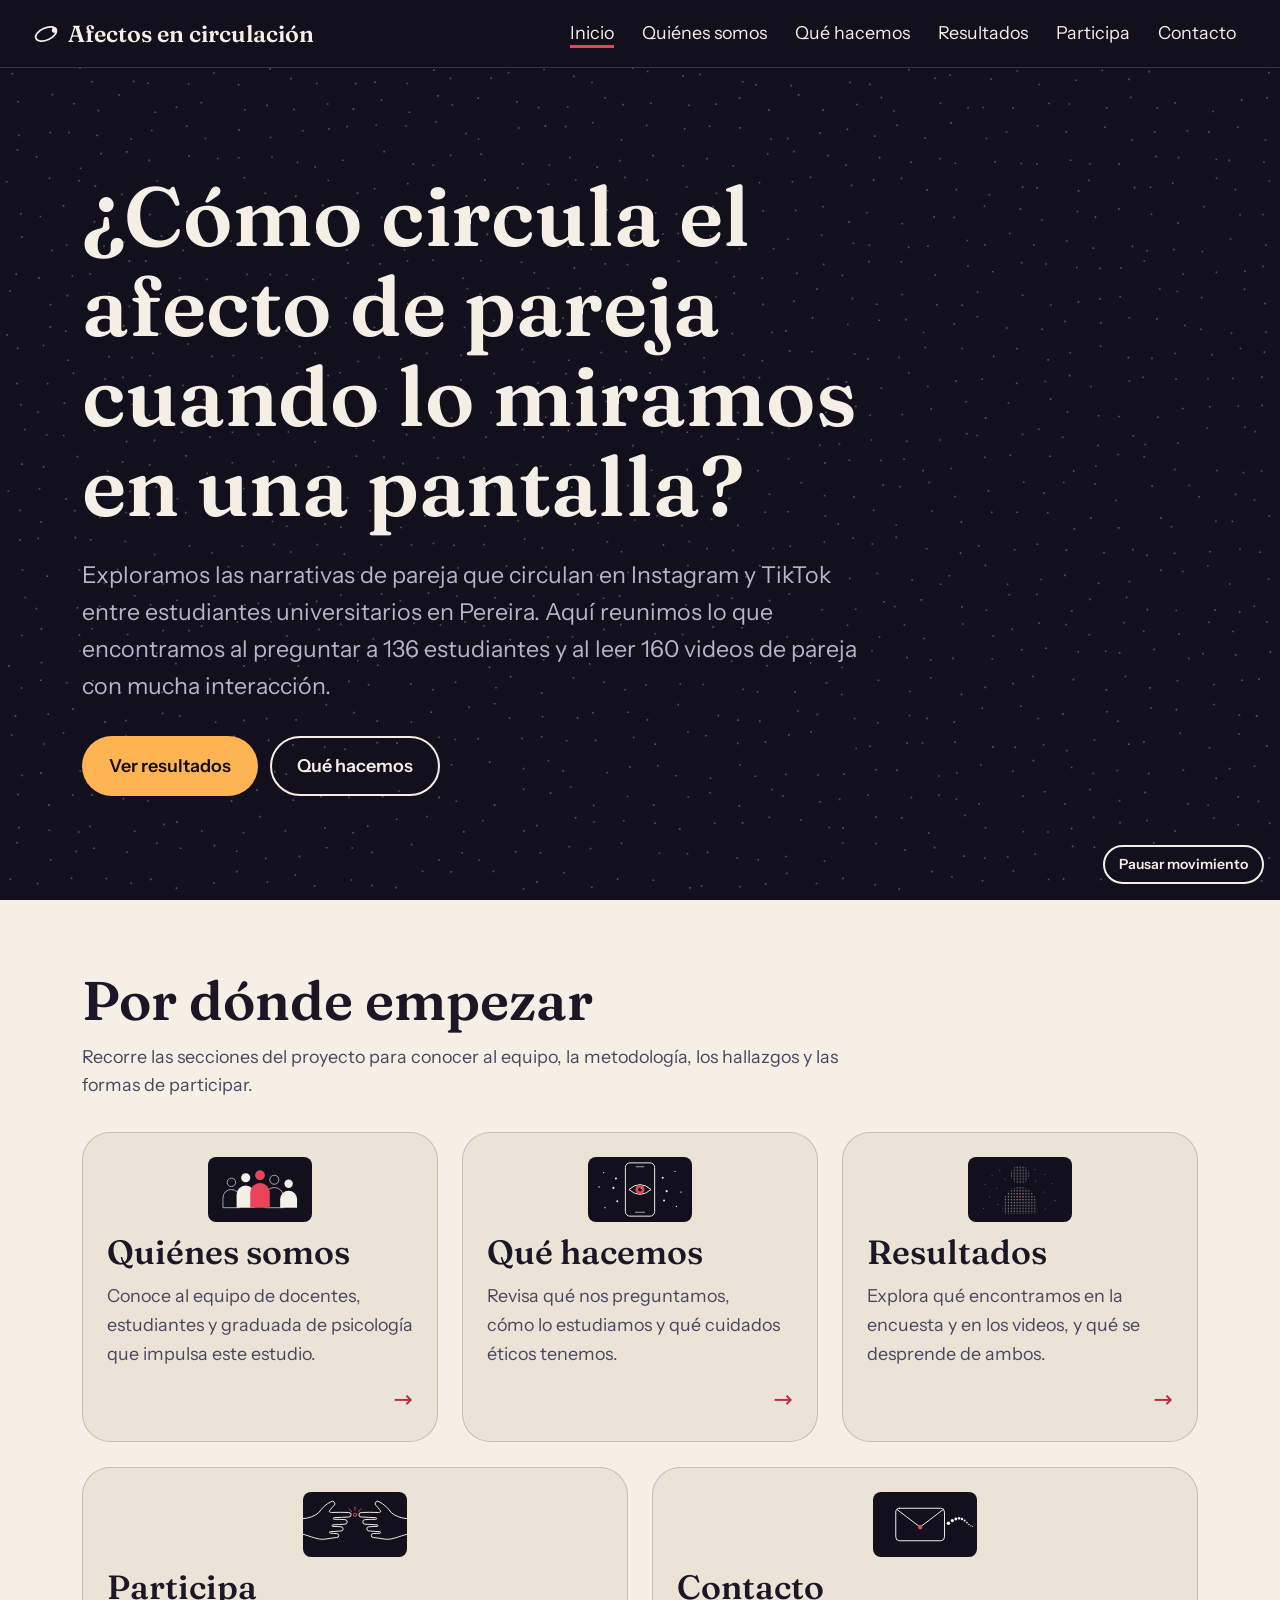
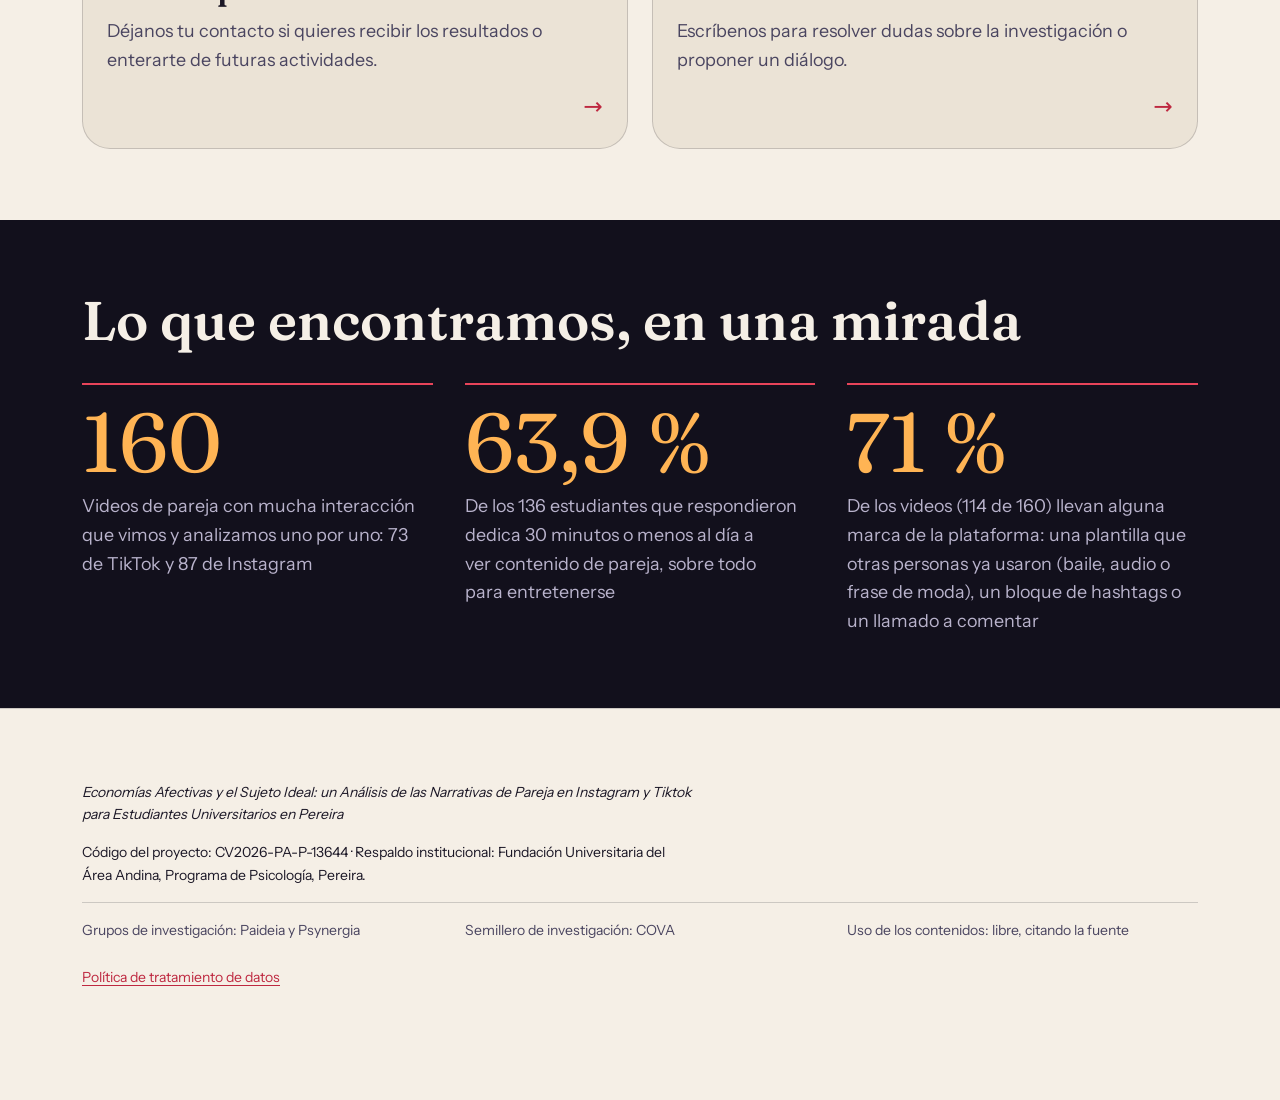
==== commit 2e3ae0b9: "Cartografía con cámara y universo, SEO y lenguaje claro Co-Authored-By: Claude Sonnet 5.5 <noreply@a" ====
--- a/index.html
+++ b/index.html
@@ -3,8 +3,42 @@
 <head>
   <meta charset="utf-8">
   <meta name="viewport" content="width=device-width, initial-scale=1">
-  <title>Afectos en circulación · Prototipo</title>
+  <title>Afectos en circulación · Cómo circula el afecto de pareja en Instagram y TikTok</title>
   <meta name="description" content="Prototipo visual de divulgación sobre economías afectivas y narrativas de pareja en Instagram y TikTok entre estudiantes universitarios en Pereira.">
+  <!-- seo -->
+  <meta name="robots" content="index, follow, max-image-preview:large">
+  <link rel="canonical" href="https://afectosencirculacion.org/">
+  <link rel="icon" href="assets/img/favicon.svg" type="image/svg+xml">
+  <meta property="og:type" content="website">
+  <meta property="og:locale" content="es_CO">
+  <meta property="og:site_name" content="Afectos en circulación">
+  <meta property="og:title" content="Afectos en circulación · Cómo circula el afecto de pareja en Instagram y TikTok">
+  <meta property="og:description" content="Prototipo visual de divulgación sobre economías afectivas y narrativas de pareja en Instagram y TikTok entre estudiantes universitarios en Pereira.">
+  <meta property="og:url" content="https://afectosencirculacion.org/">
+  <meta property="og:image" content="https://afectosencirculacion.org/assets/img/og.png">
+  <meta property="og:image:width" content="1200">
+  <meta property="og:image:height" content="630">
+  <meta name="twitter:card" content="summary_large_image">
+  <script type="application/ld+json">
+  {
+    "@context": "https://schema.org",
+    "@graph": [
+      {
+        "@type": "WebSite",
+        "name": "Afectos en circulación",
+        "url": "https://afectosencirculacion.org/",
+        "inLanguage": "es-CO",
+        "description": "Divulgación de una investigación sobre cómo circulan los afectos de pareja en Instagram y TikTok entre estudiantes universitarios en Pereira."
+      },
+      {
+        "@type": "Organization",
+        "name": "Fundación Universitaria del Área Andina, Programa de Psicología (Pereira)",
+        "url": "https://www.areandina.edu.co/"
+      }
+    ]
+  }
+  </script>
+  <!-- /seo -->
   <link rel="stylesheet" href="css/tokens.css">
   <link rel="stylesheet" href="css/base.css">
   <link rel="stylesheet" href="css/sitio.css">
@@ -18,7 +52,6 @@
 <body>
   <canvas class="campo-fijo" data-particulas data-fijo aria-hidden="true"></canvas>
   <a class="saltar-contenido" href="#contenido">Saltar al contenido</a>
-  <div class="banda-ejemplo">Sitio en construcción</div>
   <button class="boton boton--secundario boton--chico boton-pausa" type="button" data-pausa aria-pressed="false">Pausar movimiento</button>
 
   <header class="cabecera tema-tinta">
@@ -109,7 +142,7 @@
         <ul class="datos__lista">
           <li class="dato">
             <p class="dato__cifra">160</p>
-            <p class="dato__texto">Videos de pareja con mucha interacción leídos y codificados: 73 de TikTok y 87 de Instagram</p>
+            <p class="dato__texto">Videos de pareja con mucha interacción que vimos y analizamos uno por uno: 73 de TikTok y 87 de Instagram</p>
           </li>
           <li class="dato">
             <p class="dato__cifra">63,9 %</p>
@@ -117,7 +150,7 @@
           </li>
           <li class="dato">
             <p class="dato__cifra">71 %</p>
-            <p class="dato__texto">De los videos (114 de 160) llevan alguna marca de la plataforma: un formato prestado, un muro de hashtags o un llamado a comentar</p>
+            <p class="dato__texto">De los videos (114 de 160) llevan alguna marca de la plataforma: una plantilla que otras personas ya usaron (baile, audio o frase de moda), un bloque de hashtags o un llamado a comentar</p>
           </li>
         </ul>
       </div>
@@ -138,5 +171,6 @@
       </ul>
     </div>
   </footer>
+  <script data-goatcounter="https://carurja6.goatcounter.com/count" async src="//gc.zgo.at/count.js"></script>
 </body>
 </html>
